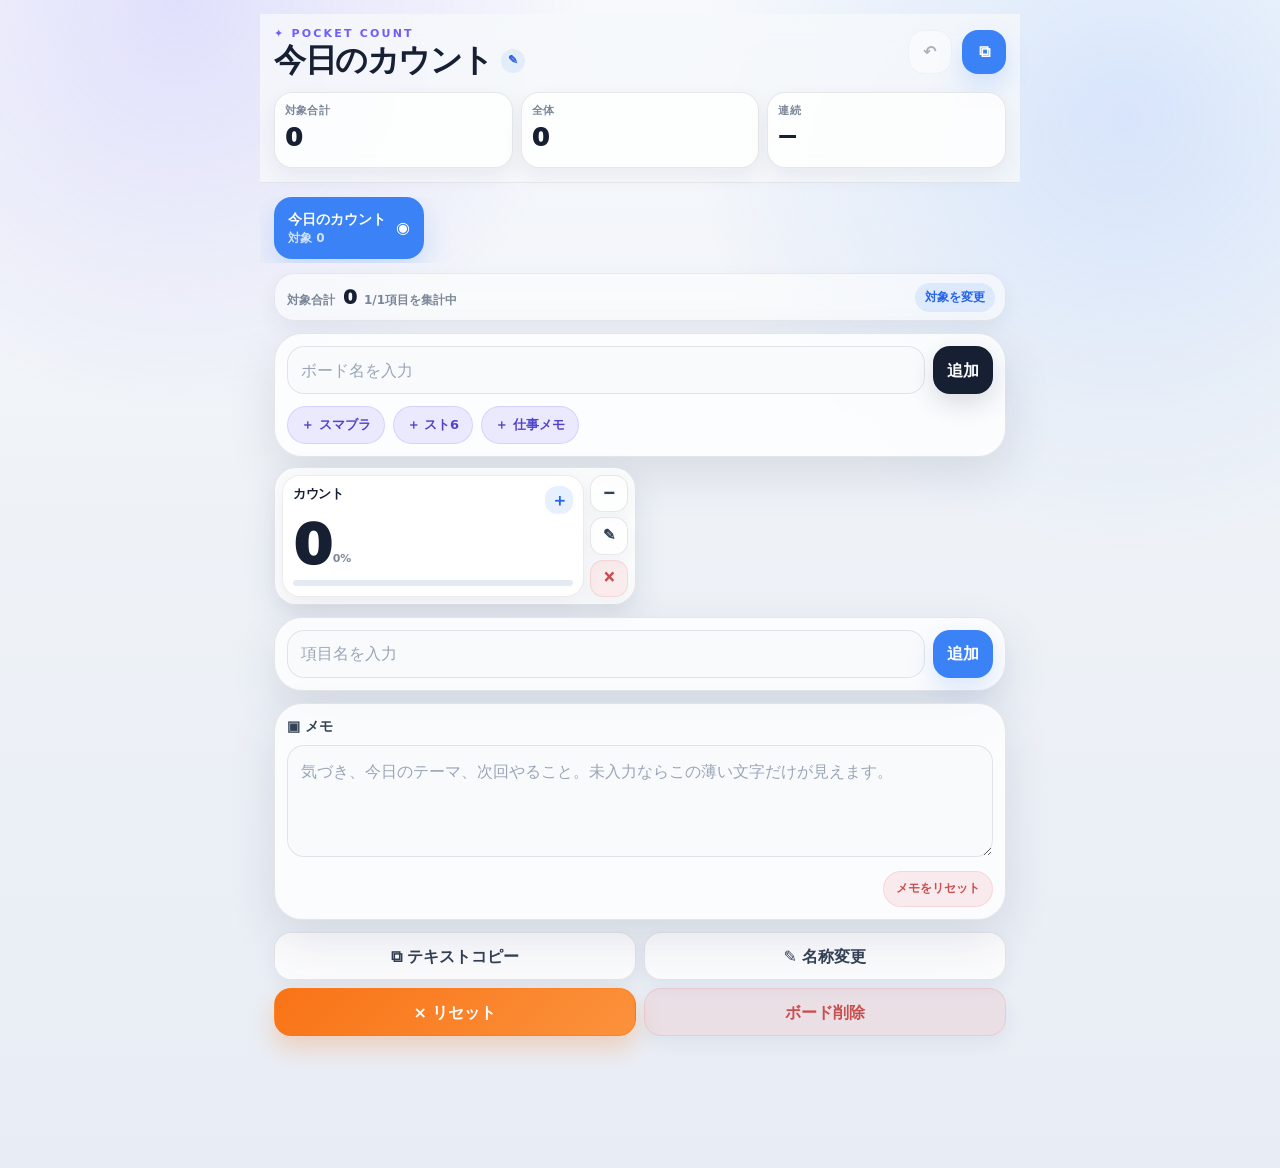
==== index.html @ da78b94e "利用者が更新直後から同じ画面を確実に読み込めるようにする" ====
<!doctype html>
<html lang="ja">
<head>
  <meta charset="utf-8" />
  <meta name="viewport" content="width=device-width, initial-scale=1, viewport-fit=cover" />
  <meta name="theme-color" content="#eef2f7" />
  <meta name="description" content="用途ごとに数えて、振り返るためのシンプルなカウンター" />
  <title>Pocket Count</title>
  <link rel="stylesheet" href="./assets/styles.css?v=20260712-1" />
</head>
<body>
<div id="app" class="app"></div>
  <div id="toast" class="toast"></div>
  <input id="fileInput" class="hidden" type="file" accept="application/json" />
  <script src="./src/data.js?v=20260712-1"></script>
  <script src="./src/core.js?v=20260712-1"></script>
  <script src="./src/app.js?v=20260712-1"></script>
</body>
</html>
---- assets/styles.css ----
:root {
      --bg: #eef2f7;
      --bg-2: #f7f9fc;
      --surface: rgba(255, 255, 255, .78);
      --surface-solid: #ffffff;
      --surface-soft: rgba(255, 255, 255, .58);
      --ink: #172033;
      --ink-soft: #334155;
      --muted: #7b8798;
      --muted-2: #9aa6b8;
      --line: rgba(23, 32, 51, .10);
      --line-strong: rgba(23, 32, 51, .16);
      --accent: #3b82f6;
      --accent-2: #2563eb;
      --accent-soft: rgba(59, 130, 246, .12);
      --game: #6d5dfc;
      --game-soft: rgba(109, 93, 252, .12);
      --danger: #e87575;
      --danger-soft: rgba(232, 117, 117, .12);
      --ok: #35c99f;
      --ok-soft: rgba(53, 201, 159, .14);
      --radius-xl: 28px;
      --shadow: 0 18px 48px rgba(38, 53, 84, .12);
      --shadow-soft: 0 10px 26px rgba(38, 53, 84, .09);
      --blur: blur(18px);
    }

    * {
      box-sizing: border-box;
      -webkit-tap-highlight-color: transparent;
    }

    html {
      background: var(--bg);
      color: var(--ink);
      font-family: system-ui, -apple-system, BlinkMacSystemFont, "Segoe UI", sans-serif;
      line-height: 1.45;
      touch-action: manipulation;
    }

    body {
      margin: 0;
      min-height: 100svh;
      color: var(--ink);
      overflow-x: hidden;
      background:
        radial-gradient(circle at 14% 0%, rgba(109, 93, 252, .16), transparent 32vw),
        radial-gradient(circle at 88% 10%, rgba(59, 130, 246, .16), transparent 34vw),
        linear-gradient(180deg, #f7f9fc 0%, #eef2f7 46%, #e8edf5 100%);
    }

    button,
    input,
    textarea {
      font: inherit;
    }

    input,
    textarea {
      font-size: 16px;
    }

    button {
      border: 0;
      cursor: pointer;
      user-select: none;
      touch-action: manipulation;
      transition: transform .08s ease, background .14s ease, border-color .14s ease, box-shadow .14s ease;
    }

    button:active {
      transform: scale(.985);
    }

    .app {
      width: min(760px, 100%);
      margin: 0 auto;
      padding: 14px 14px calc(24px + env(safe-area-inset-bottom));
    }

    .top {
      position: sticky;
      top: 0;
      z-index: 20;
      margin: 0 -14px;
      padding: 12px 14px 14px;
      border-bottom: 1px solid rgba(23, 32, 51, .08);
      background: rgba(247, 249, 252, .78);
      backdrop-filter: var(--blur);
      -webkit-backdrop-filter: var(--blur);
    }

    .top-row,
    .row {
      display: flex;
      align-items: center;
      gap: 10px;
    }

    .top-row {
      justify-content: space-between;
    }

    .brand {
      min-width: 0;
      flex: 1 1 auto;
    }

    .eyebrow {
      display: flex;
      align-items: center;
      gap: 6px;
      margin-bottom: 2px;
      color: var(--game);
      font-size: 11px;
      font-weight: 850;
      letter-spacing: .2em;
      text-transform: uppercase;
    }

    h1 {
      margin: 0;
      max-width: 58vw;
      overflow: hidden;
      white-space: nowrap;
      text-overflow: ellipsis;
      color: var(--ink);
      font-size: clamp(22px, 6.2vw, 32px);
      line-height: 1.05;
      letter-spacing: -.045em;
    }

    .board-title-button {
      max-width: 58vw;
      display: flex;
      align-items: center;
      gap: 8px;
      margin: 0;
      padding: 0;
      background: transparent;
      color: var(--ink);
      text-align: left;
    }

    .board-title-text {
      min-width: 0;
      overflow: hidden;
      white-space: nowrap;
      text-overflow: ellipsis;
      font-size: clamp(22px, 6.2vw, 32px);
      font-weight: 1000;
      line-height: 1.05;
      letter-spacing: -.045em;
    }

    .title-edit-mark {
      display: grid;
      place-items: center;
      width: 24px;
      height: 24px;
      flex: 0 0 auto;
      border-radius: 999px;
      background: rgba(59, 130, 246, .10);
      color: var(--accent-2);
      font-size: 12px;
      font-weight: 950;
    }

    .board-title-input {
      width: min(58vw, 420px);
      height: 40px;
      border: 1px solid rgba(59, 130, 246, .30);
      border-radius: 14px;
      background: #fff;
      color: var(--ink);
      padding: 0 12px;
      font-size: 20px;
      font-weight: 950;
      letter-spacing: -.04em;
      outline: none;
      box-shadow: 0 0 0 4px rgba(59, 130, 246, .10);
    }

    .icon-btn {
      width: 44px;
      height: 44px;
      display: grid;
      place-items: center;
      border: 1px solid var(--line);
      border-radius: 16px;
      background: var(--surface-solid);
      color: var(--ink-soft);
      font-weight: 900;
      box-shadow: var(--shadow-soft);
    }

    .icon-btn.primary {
      background: var(--accent);
      color: #fff;
      border-color: transparent;
      box-shadow: 0 12px 26px rgba(59, 130, 246, .20);
    }

    .icon-btn:disabled {
      opacity: .38;
      box-shadow: none;
    }

    .stats {
      display: grid;
      grid-template-columns: repeat(3, 1fr);
      gap: 8px;
      margin-top: 14px;
    }

    .stat {
      min-width: 0;
      border: 1px solid var(--line);
      border-radius: 18px;
      background: var(--surface);
      padding: 10px;
      box-shadow: 0 8px 20px rgba(38, 53, 84, .07);
    }

    .stat-label {
      color: var(--muted);
      font-size: 11px;
      font-weight: 850;
      letter-spacing: .02em;
    }

    .stat-value {
      margin-top: 2px;
      overflow: hidden;
      white-space: nowrap;
      text-overflow: ellipsis;
      color: var(--ink);
      font-size: 25px;
      font-weight: 950;
      letter-spacing: -.05em;
      font-variant-numeric: tabular-nums;
    }

    .stat-value.small {
      padding-top: 3px;
      font-size: 18px;
      letter-spacing: -.04em;
    }

    .boards-wrap {
      overflow-x: auto;
      margin: 14px -14px 0;
      padding: 0 14px 4px;
      scrollbar-width: none;
      -webkit-overflow-scrolling: touch;
    }

    .boards-wrap::-webkit-scrollbar,
    .preset-row::-webkit-scrollbar,
    .target-presets::-webkit-scrollbar {
      display: none;
    }

    .boards {
      display: flex;
      gap: 8px;
      width: max-content;
      padding-right: 14px;
    }

    .board-tab {
      min-width: 116px;
      max-width: 172px;
      display: flex;
      justify-content: space-between;
      align-items: center;
      gap: 10px;
      border: 1px solid var(--line);
      border-radius: 18px;
      background: var(--surface);
      color: var(--ink);
      padding: 11px 13px;
      text-align: left;
      box-shadow: 0 8px 18px rgba(38, 53, 84, .06);
    }

    .board-tab.is-active {
      border-color: rgba(59, 130, 246, .34);
      background: var(--accent);
      color: #fff;
      box-shadow: 0 12px 28px rgba(59, 130, 246, .20);
    }

    .board-name,
    .board-sub {
      display: block;
      overflow: hidden;
      white-space: nowrap;
      text-overflow: ellipsis;
    }

    .board-name {
      font-size: 14px;
      font-weight: 950;
    }

    .board-sub {
      margin-top: 1px;
      color: var(--muted);
      font-size: 12px;
      font-weight: 750;
    }

    .board-tab.is-active .board-sub {
      color: rgba(255, 255, 255, .76);
    }

    .panel {
      margin-top: 12px;
      border: 1px solid var(--line);
      border-radius: var(--radius-xl);
      background: var(--surface);
      padding: 12px;
      box-shadow: var(--shadow);
      backdrop-filter: var(--blur);
      -webkit-backdrop-filter: var(--blur);
    }

    .target-strip {
      margin-top: 10px;
      border: 1px solid rgba(23, 32, 51, .08);
      border-radius: 20px;
      background: rgba(255, 255, 255, .54);
      box-shadow: 0 8px 20px rgba(38, 53, 84, .06);
      overflow: hidden;
      backdrop-filter: var(--blur);
      -webkit-backdrop-filter: var(--blur);
    }

    .target-summary {
      width: 100%;
      min-height: 46px;
      display: flex;
      align-items: center;
      justify-content: space-between;
      gap: 10px;
      padding: 8px 10px 8px 12px;
      background: transparent;
      color: var(--ink);
      text-align: left;
    }

    .target-summary-main {
      display: flex;
      align-items: baseline;
      gap: 8px;
      min-width: 0;
    }

    .target-summary-label {
      color: var(--muted);
      font-size: 12px;
      font-weight: 900;
    }

    .target-summary-value {
      color: var(--ink);
      font-size: 20px;
      font-weight: 1000;
      letter-spacing: -.05em;
      font-variant-numeric: tabular-nums;
    }

    .target-summary-sub {
      overflow: hidden;
      white-space: nowrap;
      text-overflow: ellipsis;
      color: var(--muted);
      font-size: 12px;
      font-weight: 800;
    }

    .target-edit-pill {
      flex: 0 0 auto;
      border-radius: 999px;
      background: var(--accent-soft);
      color: var(--accent-2);
      padding: 6px 10px;
      font-size: 12px;
      font-weight: 950;
    }

    .target-detail {
      display: none;
      border-top: 1px solid rgba(23, 32, 51, .08);
      padding: 10px;
    }

    .target-strip.is-open .target-detail {
      display: block;
    }

    .target-help {
      margin: 0 2px 8px;
      color: var(--muted);
      font-size: 12px;
      font-weight: 650;
      line-height: 1.55;
    }

    .panel-head {
      display: flex;
      align-items: flex-start;
      justify-content: space-between;
      gap: 12px;
      margin-bottom: 10px;
    }

    .panel-title {
      color: var(--ink);
      font-size: 14px;
      font-weight: 950;
    }

    .panel-note {
      margin-top: 2px;
      color: var(--muted);
      font-size: 12px;
      font-weight: 650;
      line-height: 1.55;
    }

    .pill-count {
      flex: 0 0 auto;
      border-radius: 999px;
      background: var(--game-soft);
      color: #5144c8;
      padding: 6px 10px;
      font-size: 12px;
      font-weight: 950;
    }

    .target-actions {
      display: flex;
      gap: 8px;
      overflow-x: auto;
      padding-bottom: 1px;
      scrollbar-width: none;
      -webkit-overflow-scrolling: touch;
    }

    .target-actions::-webkit-scrollbar {
      display: none;
    }

    .target-btn {
      height: 38px;
      flex: 0 0 auto;
      border-radius: 999px;
      padding: 0 13px;
      font-size: 13px;
      font-weight: 950;
    }

    .target-btn.dark {
      background: var(--ink);
      color: #fff;
    }

    .target-btn.gray {
      background: rgba(148, 163, 184, .16);
      color: var(--ink-soft);
    }

    .target-picker {
      display: flex;
      flex-wrap: wrap;
      gap: 8px;
      margin-top: 10px;
    }

    .target-chip {
      min-height: 40px;
      display: inline-flex;
      align-items: center;
      gap: 8px;
      border: 1px solid var(--line);
      border-radius: 999px;
      padding: 0 12px 0 10px;
      background: rgba(148, 163, 184, .14);
      color: var(--ink-soft);
      font-size: 13px;
      font-weight: 950;
      max-width: 100%;
    }

    .target-chip.on {
      border-color: rgba(59, 130, 246, .24);
      background: var(--accent-soft);
      color: var(--accent-2);
    }

    .chip-mark {
      width: 22px;
      height: 22px;
      display: grid;
      place-items: center;
      flex: 0 0 auto;
      border-radius: 999px;
      background: #cbd5e1;
      color: #fff;
      font-size: 12px;
      font-weight: 1000;
    }

    .target-chip.on .chip-mark {
      background: var(--accent);
    }

    .chip-label {
      min-width: 0;
      overflow: hidden;
      white-space: nowrap;
      text-overflow: ellipsis;
    }

    .input-row {
      display: flex;
      gap: 8px;
    }

    .text-input,
    .memo {
      width: 100%;
      min-width: 0;
      border: 1px solid var(--line);
      border-radius: 17px;
      background: rgba(248, 250, 252, .92);
      color: var(--ink);
      outline: none;
    }

    .text-input {
      height: 48px;
      padding: 0 13px;
    }

    .text-input:focus,
    .memo:focus {
      border-color: rgba(59, 130, 246, .56);
      box-shadow: 0 0 0 4px rgba(59, 130, 246, .12);
    }

    .text-input::placeholder,
    .memo::placeholder {
      color: var(--muted-2);
    }

    .small-btn {
      height: 48px;
      flex: 0 0 auto;
      border-radius: 17px;
      padding: 0 14px;
      background: var(--ink);
      color: #fff;
      font-weight: 950;
      box-shadow: 0 10px 24px rgba(23, 32, 51, .14);
    }

    .small-btn.blue {
      background: var(--accent);
      color: #fff;
      box-shadow: 0 10px 24px rgba(59, 130, 246, .18);
    }

    .preset-row {
      display: flex;
      gap: 8px;
      overflow-x: auto;
      margin: 10px -2px -2px;
      padding: 2px;
      scrollbar-width: none;
      -webkit-overflow-scrolling: touch;
    }

    .preset-btn {
      height: 38px;
      flex: 0 0 auto;
      border: 1px solid rgba(109, 93, 252, .18);
      border-radius: 999px;
      background: var(--game-soft);
      color: #5144c8;
      padding: 0 13px;
      font-size: 13px;
      font-weight: 900;
    }

    .counter-list {
      display: grid;
      grid-template-columns: repeat(2, minmax(0, 1fr));
      gap: 8px;
      margin-top: 10px;
    }

    .smash-panel {
      margin-top: 10px;
      border: 1px solid rgba(109, 93, 252, .18);
      border-radius: 24px;
      background: rgba(255, 255, 255, .78);
      padding: 14px;
      box-shadow: var(--shadow-soft);
    }

    .smash-head { display: flex; justify-content: space-between; gap: 12px; align-items: flex-start; }
    .smash-title { font-size: 16px; font-weight: 1000; }
    .smash-help { margin-top: 3px; color: var(--muted); font-size: 12px; font-weight: 750; }
    .smash-current { flex: 0 0 auto; border-radius: 999px; background: var(--game-soft); color: #5144c8; padding: 7px 11px; font-size: 12px; font-weight: 950; }
    .smash-command { margin-top: 12px; border: 1px solid rgba(109, 93, 252, .20); border-radius: 18px; background: linear-gradient(135deg, rgba(109, 93, 252, .12), rgba(59, 130, 246, .08)); padding: 11px; }
    .smash-command-name { overflow: hidden; white-space: nowrap; text-overflow: ellipsis; color: #5144c8; font-size: 17px; font-weight: 1000; }
    .smash-command-record { margin-top: 2px; color: var(--muted); font-size: 11px; font-weight: 850; }
    .smash-quick-actions { display: grid; grid-template-columns: repeat(2, minmax(0, 1fr)); gap: 8px; margin-top: 9px; }
    .smash-result-btn { min-height: 50px; border-radius: 15px; color: #fff; font-size: 15px; font-weight: 1000; box-shadow: 0 9px 20px rgba(38, 53, 84, .12); }
    .smash-result-btn.win { background: linear-gradient(135deg, #35c99f, #18a97f); }
    .smash-result-btn.loss { background: linear-gradient(135deg, #e87575, #d85c69); }
    .match-history { margin-top: 12px; border: 1px solid var(--line); border-radius: 18px; background: rgba(255, 255, 255, .76); padding: 11px; }
    .match-history-head { width: 100%; display: flex; align-items: center; justify-content: space-between; gap: 10px; background: transparent; padding: 1px; text-align: left; }
    .match-history-chevron { display: grid; place-items: center; width: 30px; height: 30px; flex: 0 0 auto; border-radius: 10px; background: var(--bg); color: var(--game); font-size: 15px; font-weight: 1000; transition: transform .18s ease; }
    .match-history.is-open .match-history-chevron { transform: rotate(180deg); }
    .match-history-title { color: var(--ink); font-size: 14px; font-weight: 1000; }
    .match-history-summary { margin-top: 2px; color: var(--muted); font-size: 11px; font-weight: 800; }
    .match-history-filters { display: flex; gap: 5px; margin-top: 10px; }
    .match-history-filter { height: 30px; border: 1px solid var(--line); border-radius: 10px; background: #fff; color: var(--muted); padding: 0 9px; font-size: 11px; font-weight: 900; }
    .match-history-filter.is-active { border-color: var(--game); background: var(--game); color: #fff; }
    .match-history-list { display: grid; gap: 6px; margin-top: 10px; }
    .match-history-row { display: grid; grid-template-columns: 45px minmax(0, 1fr) auto; align-items: center; gap: 8px; min-height: 42px; border-radius: 13px; background: #fff; padding: 7px 9px; }
    .match-result { display: grid; place-items: center; height: 26px; border-radius: 9px; color: #fff; font-size: 10px; font-weight: 1000; letter-spacing: .04em; }
    .match-result.win { background: #20b486; }
    .match-result.loss { background: #dc6973; }
    .match-opponent { min-width: 0; overflow: hidden; white-space: nowrap; text-overflow: ellipsis; color: var(--ink); font-size: 13px; font-weight: 950; }
    .match-time { color: var(--muted); font-size: 10px; font-weight: 750; font-variant-numeric: tabular-nums; white-space: nowrap; }
    .match-history-empty { margin-top: 10px; border-radius: 13px; background: var(--bg); padding: 15px; color: var(--muted); text-align: center; font-size: 12px; font-weight: 800; }
    .match-history-more { width: 100%; min-height: 38px; margin-top: 8px; border-radius: 12px; background: var(--bg); color: var(--ink-soft); font-size: 12px; font-weight: 900; }
    .fighter-search-wrap { position: relative; margin-top: 12px; }
    .fighter-search { padding-right: 46px; }
    .fighter-search-clear { position: absolute; top: 50%; right: 7px; width: 34px; height: 34px; transform: translateY(-50%); border-radius: 11px; background: var(--bg); color: var(--muted); font-size: 18px; font-weight: 900; }
    .fighter-search-clear:active { transform: translateY(-50%) scale(.97); }
    .fighter-groups { display: flex; gap: 6px; margin: 9px -2px 0; padding: 2px; overflow-x: auto; scrollbar-width: none; }
    .fighter-groups::-webkit-scrollbar { display: none; }
    .fighter-group-btn { min-width: 40px; height: 36px; flex: 0 0 auto; border: 1px solid var(--line); border-radius: 12px; background: #fff; color: var(--ink-soft); padding: 0 10px; font-size: 12px; font-weight: 900; }
    .fighter-group-btn.is-active { border-color: var(--game); background: var(--game); color: #fff; }
    .fighter-recent { margin-top: 11px; }
    .fighter-section-label { margin-bottom: 7px; color: var(--muted); font-size: 11px; font-weight: 950; letter-spacing: .05em; }
    .fighter-recent-row { display: flex; gap: 7px; overflow-x: auto; padding-bottom: 2px; scrollbar-width: none; }
    .fighter-recent-row::-webkit-scrollbar { display: none; }
    .fighter-recent-btn { min-width: 112px; min-height: 45px; flex: 0 0 auto; border: 1px solid rgba(109, 93, 252, .16); border-radius: 14px; background: var(--game-soft); color: #5144c8; padding: 7px 10px; text-align: left; font-size: 12px; font-weight: 950; }
    .fighter-grid { display: grid; grid-template-columns: repeat(3, minmax(0, 1fr)); gap: 7px; margin-top: 10px; }
    .fighter-btn { min-height: 48px; border: 1px solid var(--line); border-radius: 14px; background: #fff; color: var(--ink-soft); padding: 7px 5px; font-size: 12px; font-weight: 900; line-height: 1.25; }
    .fighter-btn.is-selected { border-color: var(--game); background: var(--game-soft); color: #5144c8; box-shadow: 0 0 0 2px rgba(109, 93, 252, .10); }
    .fighter-record { display: block; margin-top: 3px; color: var(--muted); font-size: 10px; font-variant-numeric: tabular-nums; }
    .fighter-btn.is-selected .fighter-record { color: #6d5dfc; }
    .fighter-empty { grid-column: 1 / -1; padding: 18px; color: var(--muted); text-align: center; font-weight: 850; }

    .counter-card {
      border: 1px solid var(--line);
      border-radius: 22px;
      background: var(--surface);
      padding: 7px;
      box-shadow: 0 12px 32px rgba(38, 53, 84, .10);
      backdrop-filter: var(--blur);
      -webkit-backdrop-filter: var(--blur);
    }

    .counter-grid {
      display: grid;
      grid-template-columns: 1fr 38px;
      gap: 6px;
      align-items: stretch;
    }

    .count-main {
      min-height: 108px;
      border: 1px solid rgba(23, 32, 51, .08);
      border-radius: 18px;
      background: var(--surface-solid);
      color: var(--ink);
      padding: 10px;
      text-align: left;
      overflow: hidden;
      box-shadow: 0 8px 22px rgba(38, 53, 84, .07);
    }

    .counter-head {
      display: flex;
      justify-content: space-between;
      align-items: flex-start;
      gap: 6px;
    }

    .counter-label {
      min-width: 0;
      overflow: hidden;
      color: var(--ink);
      font-size: 13px;
      font-weight: 950;
      line-height: 1.18;
      letter-spacing: -.03em;
      white-space: normal;
      word-break: keep-all;
      overflow-wrap: anywhere;
      display: -webkit-box;
      -webkit-line-clamp: 2;
      -webkit-box-orient: vertical;
    }

    .counter-title-wrap {
      min-width: 0;
      display: flex;
      align-items: flex-start;
    }

    .plus-badge {
      width: 28px;
      height: 28px;
      display: grid;
      place-items: center;
      flex: 0 0 auto;
      border-radius: 12px;
      background: var(--accent-soft);
      color: var(--accent-2);
      font-size: 17px;
      font-weight: 950;
    }

    .count-line {
      display: flex;
      align-items: flex-end;
      gap: 6px;
      margin-top: 6px;
    }

    .count-value {
      color: var(--ink);
      font-size: clamp(38px, 10.5vw, 56px);
      font-weight: 1000;
      line-height: .88;
      letter-spacing: -.095em;
      font-variant-numeric: tabular-nums;
    }

    .ratio {
      padding-bottom: 3px;
      color: var(--muted);
      font-size: 11px;
      font-weight: 850;
    }

    .bar {
      height: 6px;
      overflow: hidden;
      border-radius: 999px;
      background: #e4eaf3;
      margin-top: 10px;
    }

    .bar-fill {
      height: 100%;
      border-radius: 999px;
      background: var(--accent);
      transition: width .12s linear;
    }

    .bar-fill.off {
      width: 0 !important;
      background: #cbd5e1;
    }

    .side-actions {
      display: grid;
      gap: 5px;
    }

    .side-btn {
      min-height: 32px;
      border: 1px solid var(--line);
      border-radius: 13px;
      background: var(--surface-soft);
      color: var(--ink-soft);
      font-size: 15px;
      font-weight: 950;
      box-shadow: 0 8px 18px rgba(38, 53, 84, .05);
    }

    .side-btn.ok {
      background: var(--ok-soft);
      color: #12775d;
      border-color: rgba(53, 201, 159, .20);
    }

    .side-btn.danger {
      color: #c94f4f;
      background: var(--danger-soft);
      border-color: rgba(232, 117, 117, .18);
    }

    .count-badge {
      display: inline-flex;
      align-items: center;
      height: 18px;
      flex: 0 0 auto;
      border-radius: 999px;
      padding: 0 6px;
      font-size: 9px;
      font-weight: 950;
      line-height: 1;
    }

    .count-badge.on {
      background: var(--accent-soft);
      color: var(--accent-2);
    }

    .count-badge.off {
      background: rgba(148, 163, 184, .16);
      color: var(--muted);
    }

    .edit-input {
      width: 100%;
      min-width: 0;
      height: 34px;
      border: 1px solid rgba(59, 130, 246, .26);
      border-radius: 11px;
      background: #f8fafc;
      color: var(--ink);
      padding: 0 8px;
      font-size: 14px;
      font-weight: 950;
      outline: none;
    }

    .memo-title {
      display: flex;
      align-items: center;
      gap: 7px;
      margin-bottom: 9px;
      color: var(--ink-soft);
      font-size: 14px;
      font-weight: 950;
    }

    .memo {
      min-height: 112px;
      resize: vertical;
      padding: 13px;
      line-height: 1.65;
    }

    .memo-actions {
      display: flex;
      justify-content: flex-end;
      margin-top: 8px;
    }

    .memo-clear-btn {
      height: 36px;
      border: 1px solid rgba(232, 117, 117, .18);
      border-radius: 999px;
      background: var(--danger-soft);
      color: #c94f4f;
      padding: 0 12px;
      font-size: 12px;
      font-weight: 950;
    }

    .tools {
      display: grid;
      grid-template-columns: repeat(2, 1fr);
      gap: 8px;
      margin-top: 12px;
    }

    .tool-btn {
      height: 48px;
      border: 1px solid var(--line);
      border-radius: 17px;
      background: var(--surface);
      color: var(--ink-soft);
      font-weight: 900;
      box-shadow: 0 8px 18px rgba(38, 53, 84, .06);
    }

    .tool-btn.danger {
      border-color: rgba(232, 117, 117, .18);
      background: var(--danger-soft);
      color: #c94f4f;
    }

    .toast {
      position: fixed;
      left: 50%;
      top: 14px;
      z-index: 100;
      translate: -50% 0;
      max-width: calc(100% - 28px);
      border: 1px solid rgba(59, 130, 246, .16);
      border-radius: 999px;
      background: rgba(255, 255, 255, .92);
      color: var(--ink);
      padding: 9px 14px;
      font-size: 14px;
      font-weight: 950;
      box-shadow: 0 14px 34px rgba(38, 53, 84, .16);
      backdrop-filter: var(--blur);
      -webkit-backdrop-filter: var(--blur);
      opacity: 0;
      pointer-events: none;
      transition: opacity .16s ease, transform .16s ease;
      transform: translateY(-6px);
    }

    .toast.show {
      opacity: 1;
      transform: translateY(0);
    }

    .hidden {
      display: none !important;
    }

    @media (min-width: 700px) {
      .counter-list {
        grid-template-columns: repeat(2, minmax(0, 1fr));
      }

      h1,
      .board-title-button {
        max-width: 520px;
      }

      .fighter-grid { grid-template-columns: repeat(5, minmax(0, 1fr)); }
    }

    @media (max-width: 380px) {
      .app {
        padding-left: 10px;
        padding-right: 10px;
      }

      .top {
        margin-left: -10px;
        margin-right: -10px;
        padding-left: 10px;
        padding-right: 10px;
      }

      .counter-list {
        gap: 7px;
      }

      .counter-card {
        padding: 6px;
      }

      .count-main {
        padding: 9px;
      }
    }

    @media (prefers-reduced-motion: reduce) {
      *, *::before, *::after {
        transition: none !important;
        animation: none !important;
      }
    }

/* index.html injected these rules before the split; keeping them here prevents direct and normal entry points from rendering differently. */
.tool-btn[data-action="reset"] {
  border-color: rgba(249, 115, 22, .38) !important;
  background: linear-gradient(135deg, #f97316 0%, #fb923c 100%) !important;
  color: #fff !important;
  box-shadow: 0 12px 24px rgba(249, 115, 22, .26) !important;
}

body { padding-bottom: env(safe-area-inset-bottom) !important; }
.app { padding-bottom: calc(112px + env(safe-area-inset-bottom)) !important; }
.tools { margin-bottom: calc(20px + env(safe-area-inset-bottom)) !important; }
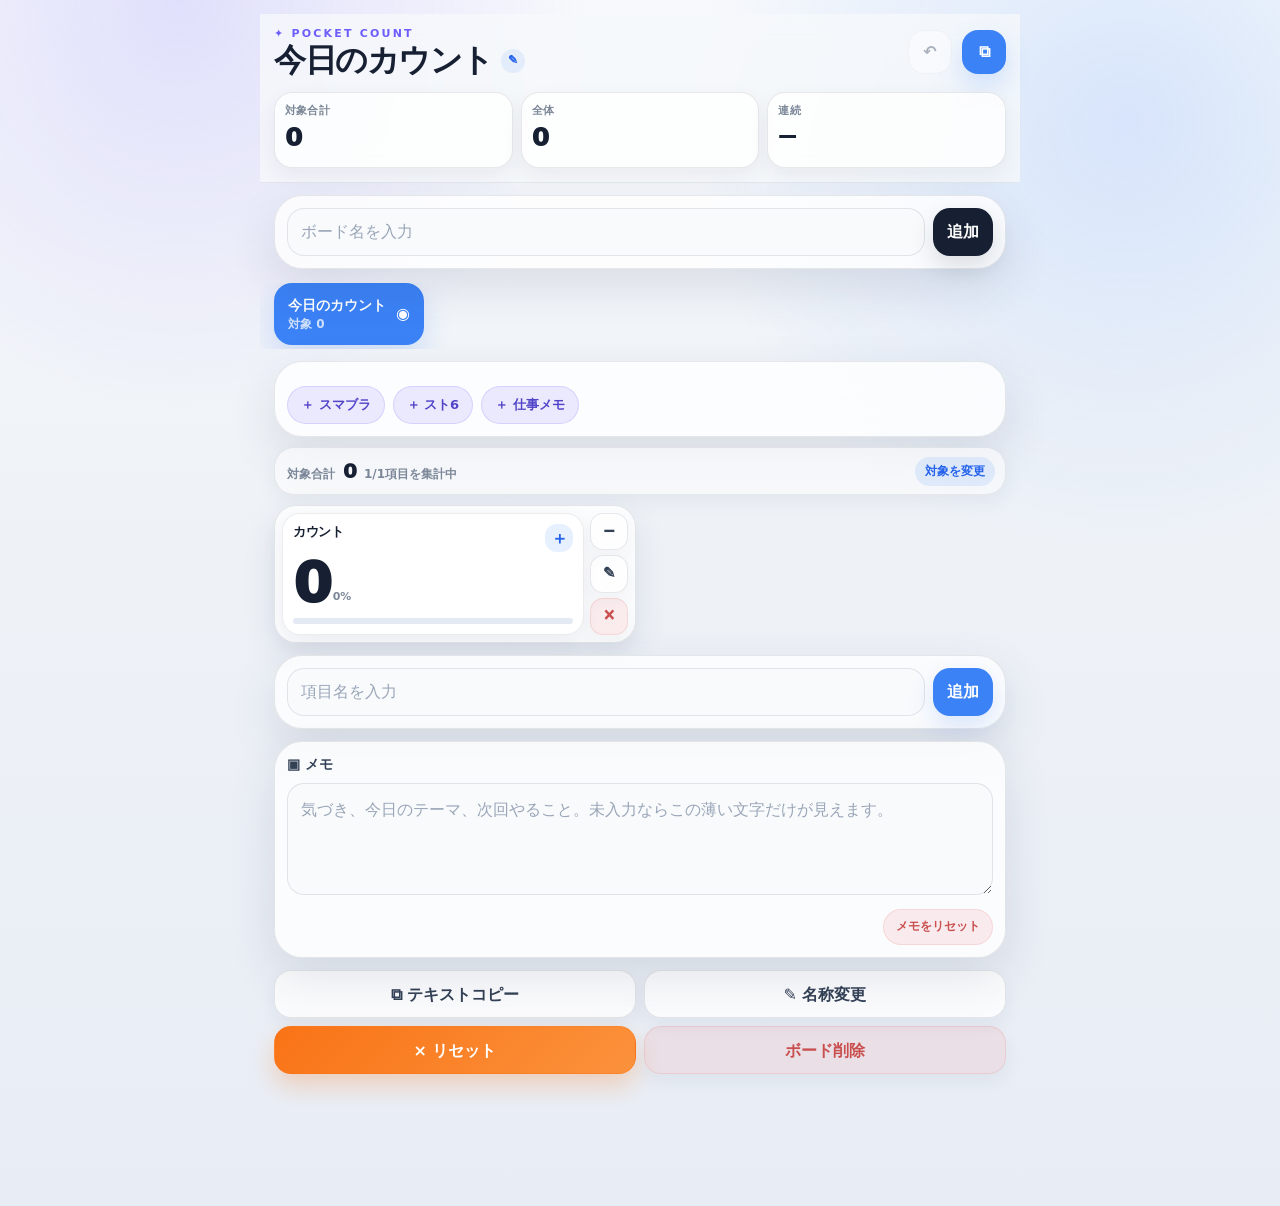
==== commit f77e99a2: "ボード追加欄の配置変更を更新直後から確実に読み込ませる" ====
--- a/index.html
+++ b/index.html
@@ -6,14 +6,14 @@
   <meta name="theme-color" content="#eef2f7" />
   <meta name="description" content="用途ごとに数えて、振り返るためのシンプルなカウンター" />
   <title>Pocket Count</title>
-  <link rel="stylesheet" href="./assets/styles.css?v=20260712-1" />
+  <link rel="stylesheet" href="./assets/styles.css?v=20260712-3" />
 </head>
 <body>
 <div id="app" class="app"></div>
   <div id="toast" class="toast"></div>
   <input id="fileInput" class="hidden" type="file" accept="application/json" />
-  <script src="./src/data.js?v=20260712-1"></script>
-  <script src="./src/core.js?v=20260712-1"></script>
-  <script src="./src/app.js?v=20260712-1"></script>
+  <script src="./src/data.js?v=20260712-3"></script>
+  <script src="./src/core.js?v=20260712-3"></script>
+  <script src="./src/app.js?v=20260712-3"></script>
 </body>
 </html>
--- a/assets/styles.css
+++ b/assets/styles.css
@@ -622,6 +622,8 @@
     .smash-result-btn { min-height: 50px; border-radius: 15px; color: #fff; font-size: 15px; font-weight: 1000; box-shadow: 0 9px 20px rgba(38, 53, 84, .12); }
     .smash-result-btn.win { background: linear-gradient(135deg, #35c99f, #18a97f); }
     .smash-result-btn.loss { background: linear-gradient(135deg, #e87575, #d85c69); }
+    .match-feedback { display: flex; align-items: center; gap: 9px; margin-top: 12px; border: 1px solid rgba(53, 201, 159, .25); border-radius: 16px; background: var(--ok-soft); padding: 11px 12px; color: #168665; font-size: 13px; font-weight: 950; }
+    .match-feedback-mark { display: grid; place-items: center; width: 25px; height: 25px; flex: 0 0 auto; border-radius: 999px; background: var(--ok); color: #fff; font-size: 13px; }
     .match-history { margin-top: 12px; border: 1px solid var(--line); border-radius: 18px; background: rgba(255, 255, 255, .76); padding: 11px; }
     .match-history-head { width: 100%; display: flex; align-items: center; justify-content: space-between; gap: 10px; background: transparent; padding: 1px; text-align: left; }
     .match-history-chevron { display: grid; place-items: center; width: 30px; height: 30px; flex: 0 0 auto; border-radius: 10px; background: var(--bg); color: var(--game); font-size: 15px; font-weight: 1000; transition: transform .18s ease; }
